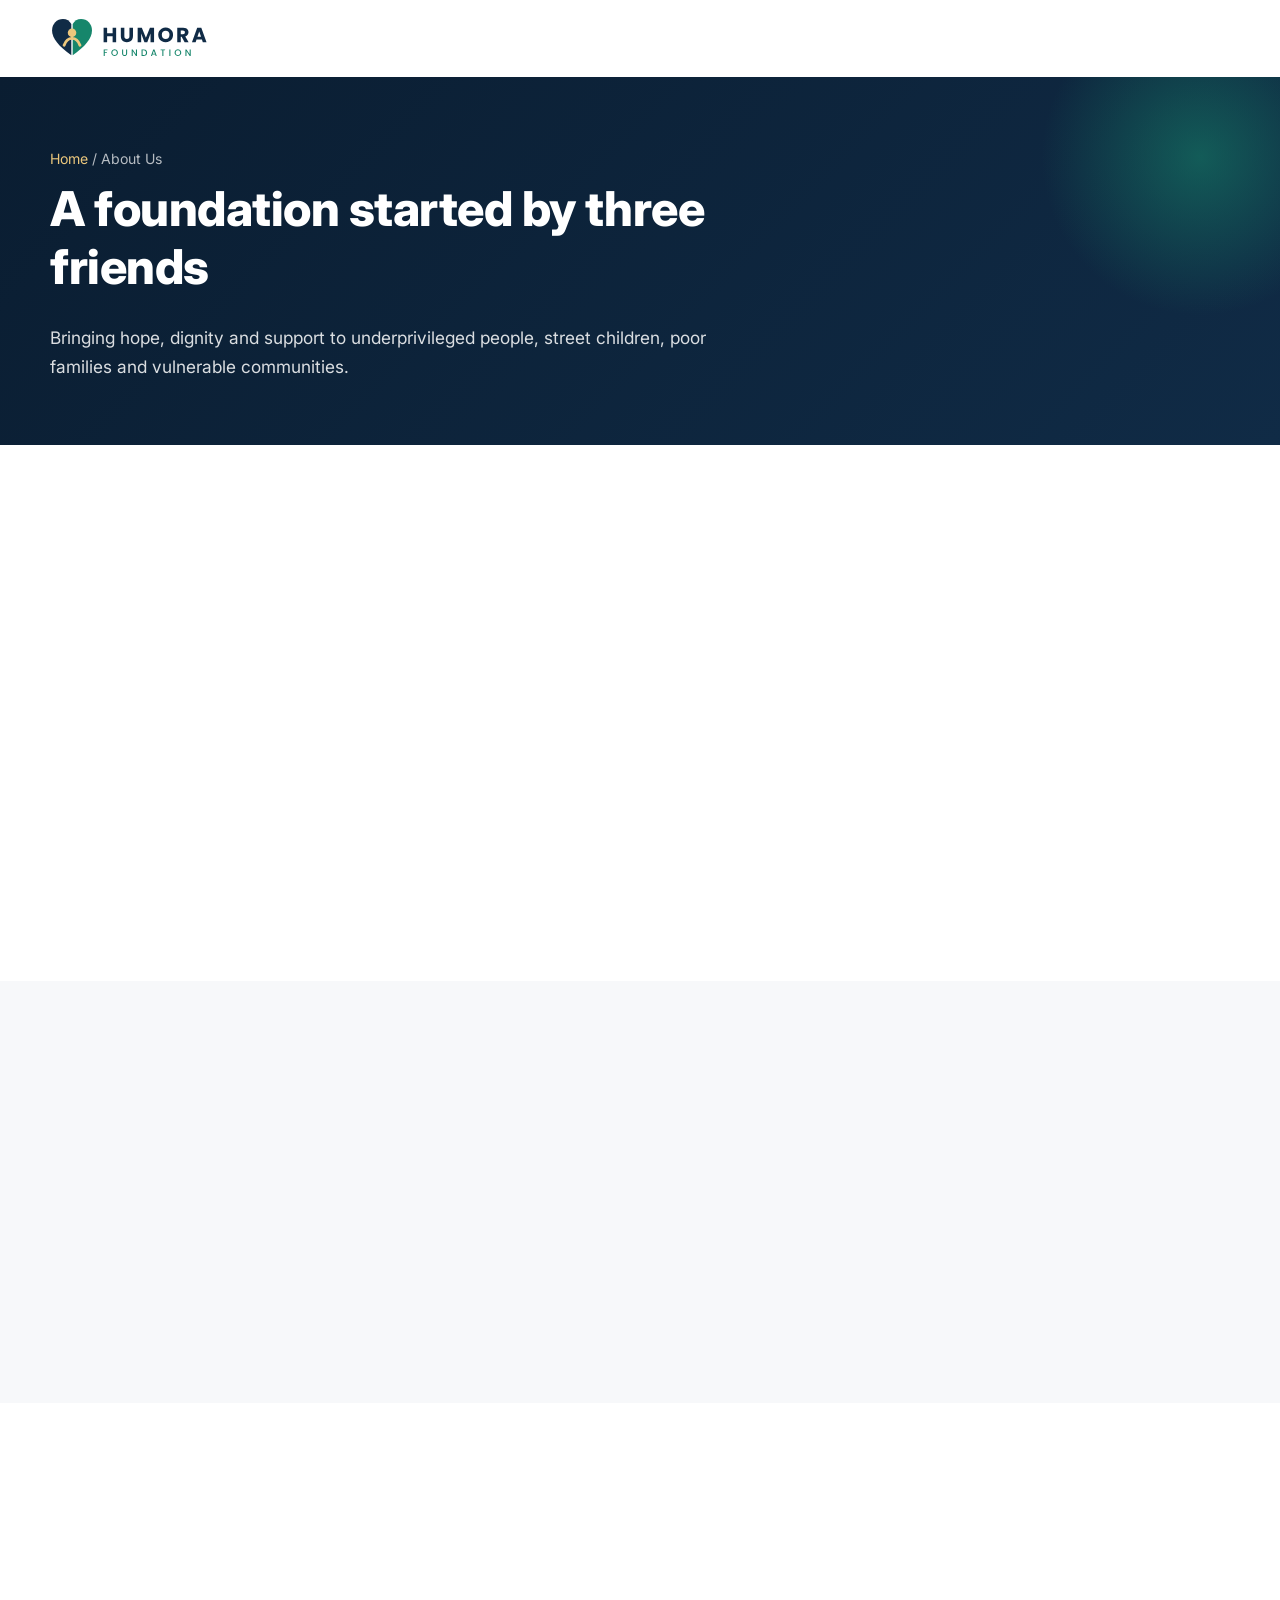
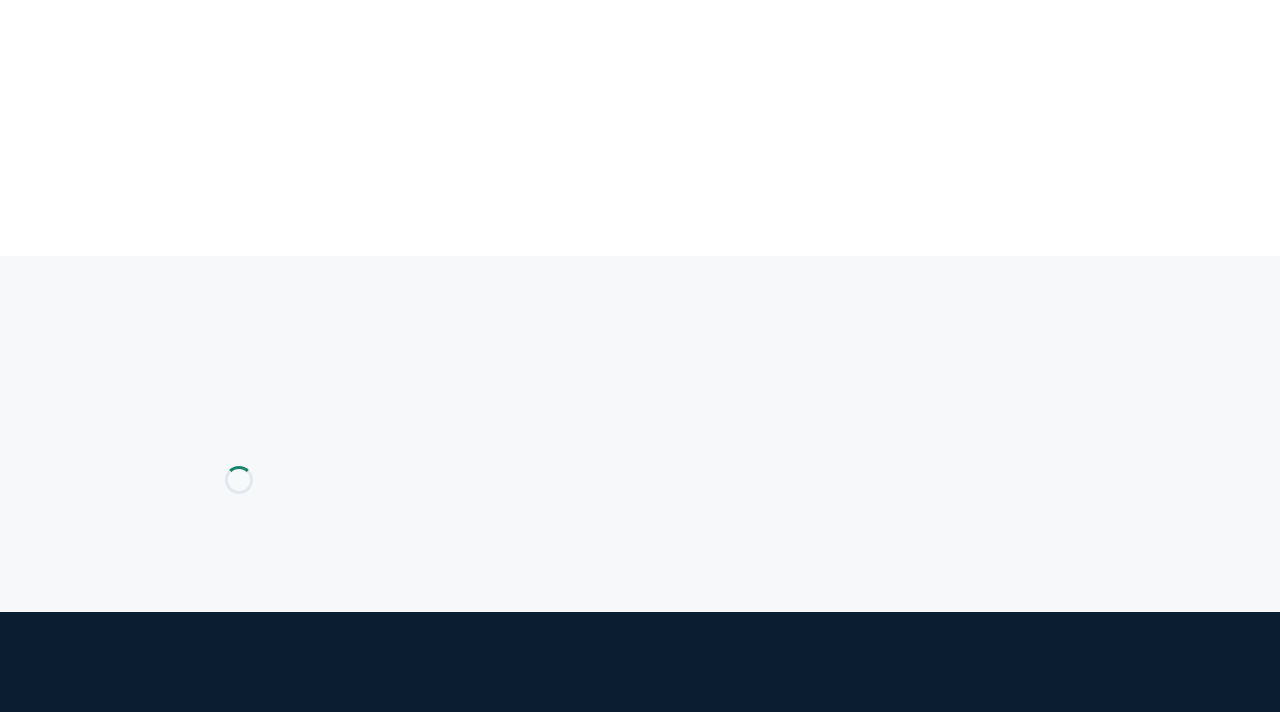
==== about/index.html @ 941e28fc "HUMORA FOUNDATION website: bilingual site, admin dashboard, Supabase schema - 10 public pages (EN/BN" ====
<!doctype html>
<html lang="en">
<head>
<meta charset="utf-8">
<meta name="viewport" content="width=device-width, initial-scale=1, viewport-fit=cover">
<title>About Us | HUMORA FOUNDATION</title>
<meta name="description" content="HUMORA FOUNDATION was founded by three friends who share one humanitarian mission: to stand beside people who are often left behind. What began as a shared commitment has become a foundation dedicated to bringing hope, dignity and practical support to communities in Bangladesh and beyond.">

<link rel="canonical" href="https://humora-foundation.vercel.app/about/">
<link rel="alternate" hreflang="en" href="https://humora-foundation.vercel.app/about/">
<link rel="alternate" hreflang="bn" href="https://humora-foundation.vercel.app/about/?lang=bn">
<link rel="alternate" hreflang="x-default" href="https://humora-foundation.vercel.app/about/">
<meta name="theme-color" content="#102B46">
<meta property="og:type" content="website">
<meta property="og:site_name" content="HUMORA FOUNDATION">
<meta property="og:title" content="About Us | HUMORA FOUNDATION">
<meta property="og:description" content="HUMORA FOUNDATION was founded by three friends who share one humanitarian mission: to stand beside people who are often left behind. What began as a shared commitment has become a foundation dedicated to bringing hope, dignity and practical support to communities in Bangladesh and beyond.">
<meta property="og:url" content="https://humora-foundation.vercel.app/about/">
<meta property="og:image" content="https://humora-foundation.vercel.app/assets/img/og-image.png">
<meta property="og:locale" content="en_US">
<meta property="og:locale:alternate" content="bn_BD">
<meta name="twitter:card" content="summary_large_image">
<meta name="twitter:title" content="About Us | HUMORA FOUNDATION">
<meta name="twitter:description" content="HUMORA FOUNDATION was founded by three friends who share one humanitarian mission: to stand beside people who are often left behind. What began as a shared commitment has become a foundation dedicated to bringing hope, dignity and practical support to communities in Bangladesh and beyond.">
<meta name="twitter:image" content="https://humora-foundation.vercel.app/assets/img/og-image.png">
<link rel="icon" href="/favicon.svg" type="image/svg+xml">
<link rel="icon" href="/assets/img/icon-192.png" sizes="192x192">
<link rel="apple-touch-icon" href="/assets/img/apple-touch-icon.png">
<link rel="manifest" href="/site.webmanifest">
<link rel="preconnect" href="https://fonts.googleapis.com">
<link rel="preconnect" href="https://fonts.gstatic.com" crossorigin>
<link rel="stylesheet" href="https://fonts.googleapis.com/css2?family=Hind+Siliguri:wght@400;500;600;700&family=Inter:wght@400;500;600;700;800&display=swap">
<link rel="stylesheet" href="/assets/css/site.css?v=20261115">

</head>
<body data-page="about" data-title="nav.about" data-desc="c.about.text">
<a class="skip" href="#main" data-i18n="skip">Skip to main content</a>
<header id="site-header" class="site-header"><div class="container nav"><a class="brand" href="/"><img src="/assets/img/logo.svg" alt="HUMORA FOUNDATION" width="210" height="44"></a></div></header>
<main id="main">
<section class="page-hero"><div class="container"><div class="crumbs"><a href="/" data-href="/" data-i18n="nav.home">Home</a> / <span data-i18n="nav.about">About Us</span></div><h1 data-i18n="c.about.title">A foundation started by three friends</h1><p data-i18n="c.mission.text">Bringing hope, dignity and support to underprivileged people, street children, poor families and vulnerable communities.</p></div></section>
<section class="block alt"><div class="container split">
  <div class="reveal"><span class="eyebrow" data-i18n="about.eyebrow">About Us</span><h2 data-i18n="c.about.title">A foundation started by three friends</h2><p class="muted" data-i18n="c.about.text">HUMORA FOUNDATION was founded by three friends who share one humanitarian mission: to stand beside people who are often left behind. What began as a shared commitment has become a foundation dedicated to bringing hope, dignity and practical support to communities in Bangladesh and beyond.</p></div>
  <div class="visual reveal" id="aboutVisual"><div class="trio"><span data-icon="heart"></span><span data-icon="users"></span><span data-icon="sparkles"></span></div>
    <div class="caption" data-icon="users"><span data-i18n="meta.tagline">A Little Help, A Brighter Future.</span></div></div>
</div></section>
<section class="block"><div class="container">
  <div class="grid g3">
    <article class="card reveal"><div class="ic" data-icon="sparkles"></div><h3 data-i18n="c.about.vision.title">Our Vision</h3><p data-i18n="c.about.vision.text">A world where every person — whatever their circumstances — can live with dignity, safety and opportunity.</p></article>
    <article class="card gold reveal"><div class="ic" data-icon="heart"></div><h3 data-i18n="mission.eyebrow">Our Mission</h3><p data-i18n="c.mission.text">Bringing hope, dignity and support to underprivileged people, street children, poor families and vulnerable communities.</p></article>
    <article class="card navy reveal"><div class="ic" data-icon="shield"></div><h3 data-i18n="c.about.values.title">Our Values</h3><p data-i18n="c.about.values.text">Compassion, honesty, transparency and respect for every person we serve.</p></article>
  </div>
</div></section>
<section class="block alt"><div class="container">
  <div class="section-head center reveal"><h2 data-i18n="about.how.title">How we work</h2></div>
  <div class="grid g3">
    <article class="card reveal"><div class="ic" data-icon="users"></div><p data-i18n="about.how.1">We identify people and communities in genuine need.</p></article>
    <article class="card reveal"><div class="ic" data-icon="heart"></div><p data-i18n="about.how.2">We deliver help directly — food, clothing, care and education.</p></article>
    <article class="card reveal"><div class="ic" data-icon="file"></div><p data-i18n="about.how.3">We publish verified activities and financial records.</p></article>
  </div>
</div></section>
<section class="block" id="founders"><div class="container">
  <div class="section-head center reveal"><h2 data-i18n="about.founders">Our Founders</h2></div>
  <div class="grid g3" id="founderGrid"><div class="spinner"></div></div>
</div></section>

</main>
<footer id="site-footer" class="site-footer"></footer>
<noscript><p class="container">HUMORA FOUNDATION – A Little Help, A Brighter Future.</p></noscript>
<script type="module" src="/assets/js/main.js?v=20261115"></script>
</body>
</html>
---- assets/css/site.css ----
/* HUMORA FOUNDATION – design system */
:root {
  --navy: #102B46; --navy-2: #1a3c5e; --navy-3: #0a1d31;
  --green: #16866B; --green-2: #12735c; --green-soft: #e7f4f0;
  --gold: #EBC77C; --gold-2: #d9ae55; --gold-soft: #fbf4e4;
  --bg: #F7F8FA; --white: #FFFFFF; --ink: #142233; --muted: #5d6b7a; --line: #e3e8ee;
  --danger: #b42318; --danger-soft: #fdecea; --ok-soft: #e7f4f0;
  --radius: 18px; --radius-sm: 12px; --shadow: 0 10px 30px rgba(16, 43, 70, .08); --shadow-lg: 0 24px 60px rgba(16, 43, 70, .14);
  --font-en: 'Inter', system-ui, -apple-system, 'Segoe UI', Roboto, sans-serif;
  --font-bn: 'Hind Siliguri', 'Inter', system-ui, sans-serif;
  --max: 1180px;
}
*, *::before, *::after { box-sizing: border-box; }
html { scroll-behavior: smooth; -webkit-text-size-adjust: 100%; }
body { margin: 0; font-family: var(--font-en); color: var(--ink); background: var(--bg); line-height: 1.65; font-size: 16px; }
html[lang="bn"] body { font-family: var(--font-bn); font-size: 17px; line-height: 1.75; }
img { max-width: 100%; display: block; }
a { color: var(--green); text-decoration: none; }
a:hover { text-decoration: underline; }
h1, h2, h3, h4 { color: var(--navy); line-height: 1.2; margin: 0 0 .6em; letter-spacing: -.01em; }
html[lang="bn"] h1, html[lang="bn"] h2, html[lang="bn"] h3 { letter-spacing: 0; line-height: 1.35; }
h1 { font-size: clamp(2rem, 5vw, 3.6rem); font-weight: 800; }
h2 { font-size: clamp(1.6rem, 3.4vw, 2.5rem); font-weight: 800; }
h3 { font-size: 1.2rem; font-weight: 700; }
p { margin: 0 0 1em; }
:focus-visible { outline: 3px solid var(--gold); outline-offset: 3px; border-radius: 6px; }
.container { width: min(var(--max), 100% - 40px); margin-inline: auto; }
.skip { position: absolute; left: -9999px; top: 8px; background: var(--navy); color: #fff; padding: 10px 16px; border-radius: 8px; z-index: 200; }
.skip:focus { left: 12px; }
.hidden { display: none !important; }
.sr-only { position: absolute; width: 1px; height: 1px; overflow: hidden; clip: rect(0 0 0 0); white-space: nowrap; }
.muted { color: var(--muted); }
.center { text-align: center; }

/* Buttons */
.btn { display: inline-flex; align-items: center; justify-content: center; gap: .5em; padding: .85em 1.5em; border-radius: 999px; font-weight: 700;
  font-size: .98rem; border: 2px solid transparent; cursor: pointer; transition: transform .2s ease, box-shadow .2s ease, background .2s ease; text-decoration: none !important; font-family: inherit; line-height: 1.2; }
.btn:hover { transform: translateY(-2px); }
.btn:disabled { opacity: .6; cursor: not-allowed; transform: none; }
.btn-gold { background: var(--gold); color: var(--navy); box-shadow: 0 8px 24px rgba(235, 199, 124, .45); }
.btn-gold:hover { background: #f1d496; }
.btn-green { background: var(--green); color: #fff; box-shadow: 0 8px 24px rgba(22, 134, 107, .3); }
.btn-green:hover { background: var(--green-2); }
.btn-navy { background: var(--navy); color: #fff; }
.btn-outline { border-color: currentColor; color: var(--navy); background: transparent; }
.btn-ghost-light { border-color: rgba(255,255,255,.55); color: #fff; background: rgba(255,255,255,.06); }
.btn-ghost-light:hover { background: rgba(255,255,255,.14); }
.btn-sm { padding: .55em 1em; font-size: .88rem; }
.icon { width: 1.15em; height: 1.15em; flex: none; stroke: currentColor; fill: none; stroke-width: 2; stroke-linecap: round; stroke-linejoin: round; }

/* Header */
.site-header { position: sticky; top: 0; z-index: 100; background: rgba(255,255,255,.92); backdrop-filter: saturate(1.4) blur(12px); border-bottom: 1px solid transparent; transition: border-color .2s, box-shadow .2s; }
.site-header.scrolled { border-color: var(--line); box-shadow: 0 6px 20px rgba(16,43,70,.06); }
.nav { display: flex; align-items: center; gap: 18px; height: 76px; }
.brand { display: flex; align-items: center; flex: none; }
.brand img { height: 44px; width: auto; }
.nav-links { display: flex; align-items: center; gap: 4px; margin-left: auto; list-style: none; padding: 0; margin-block: 0; }
.nav-links a { display: block; padding: 8px 12px; border-radius: 10px; color: var(--navy); font-weight: 600; font-size: .95rem; text-decoration: none; }
.nav-links a:hover { background: var(--green-soft); }
.nav-links a[aria-current="page"] { color: var(--green); background: var(--green-soft); }
.lang-switch { display: inline-flex; border: 1.5px solid var(--line); border-radius: 999px; padding: 3px; background: #fff; flex: none; }
.lang-switch button { border: 0; background: transparent; padding: 6px 12px; border-radius: 999px; font-weight: 700; font-size: .85rem; cursor: pointer; color: var(--muted); font-family: var(--font-en); }
.lang-switch button[lang="bn"] { font-family: var(--font-bn); }
.lang-switch button[aria-pressed="true"] { background: var(--navy); color: #fff; }
.nav .btn-gold { flex: none; }
.menu-btn { display: none; margin-left: auto; width: 44px; height: 44px; border-radius: 12px; border: 1.5px solid var(--line); background: #fff; color: var(--navy); cursor: pointer; align-items: center; justify-content: center; }
.mobile-panel { position: fixed; inset: 0; z-index: 150; background: rgba(10, 29, 49, .45); opacity: 0; pointer-events: none; visibility: hidden; transition: opacity .25s, visibility .25s; }
.mobile-panel.open { opacity: 1; pointer-events: auto; visibility: visible; }
.mobile-sheet { position: absolute; top: 0; right: 0; height: 100%; width: min(360px, 88vw); background: #fff; padding: 22px; display: flex; flex-direction: column; gap: 14px;
  transform: translateX(100%); transition: transform .3s cubic-bezier(.2,.8,.2,1); overflow-y: auto; box-shadow: var(--shadow-lg); }
.mobile-panel.open .mobile-sheet { transform: none; }
.mobile-sheet .top { display: flex; align-items: center; justify-content: space-between; }
.mobile-sheet .top img { height: 38px; }
.mobile-sheet nav a { display: flex; align-items: center; justify-content: space-between; padding: 14px 12px; border-radius: 12px; color: var(--navy); font-weight: 700; font-size: 1.05rem; text-decoration: none; border-bottom: 1px solid var(--line); }
.mobile-sheet nav a[aria-current="page"] { color: var(--green); }
.mobile-sheet .btn { width: 100%; }
@media (max-width: 1080px) {
  .nav-links, .nav > .lang-switch, .nav > .btn-gold { display: none; }
  .menu-btn { display: inline-flex; }
}

/* Hero */
.hero { position: relative; overflow: hidden; color: #fff; background: radial-gradient(1200px 600px at 85% 10%, rgba(22,134,107,.55), transparent 60%), linear-gradient(135deg, var(--navy-3), var(--navy) 55%, var(--navy-2)); }
.hero.has-photo { background-size: cover; background-position: center; }
.hero::after { content: ""; position: absolute; inset: 0; background: url('../img/pattern.svg') repeat; opacity: .07; pointer-events: none; }
.hero .container { position: relative; z-index: 1; display: grid; grid-template-columns: 1.15fr .85fr; gap: 48px; align-items: center; padding: 96px 0 110px; }
.hero h1 { color: #fff; }
.hero p.lead { font-size: clamp(1.05rem, 2vw, 1.3rem); color: rgba(255,255,255,.86); max-width: 38ch; }
.hero .actions { display: flex; flex-wrap: wrap; gap: 14px; margin-top: 28px; }
.badge { display: inline-flex; align-items: center; gap: 8px; padding: 6px 14px; border-radius: 999px; background: rgba(235,199,124,.16); color: var(--gold); font-weight: 700; font-size: .85rem; margin-bottom: 18px; border: 1px solid rgba(235,199,124,.35); }
.hero-art { position: relative; aspect-ratio: 1; max-width: 460px; justify-self: end; width: 100%; }
.hero-art .ring { position: absolute; inset: 0; border-radius: 50%; border: 1px solid rgba(255,255,255,.15); animation: spin 60s linear infinite; }
.hero-art .ring.r2 { inset: 12%; border-style: dashed; border-color: rgba(235,199,124,.35); animation-duration: 90s; animation-direction: reverse; }
.hero-art .core { position: absolute; inset: 22%; border-radius: 50%; background: radial-gradient(circle at 30% 30%, rgba(255,255,255,.18), rgba(255,255,255,.04)); display: grid; place-items: center; box-shadow: inset 0 0 60px rgba(255,255,255,.08); }
.hero-art .core img { width: 62%; filter: drop-shadow(0 18px 30px rgba(0,0,0,.25)); }
.hero-art .chip { position: absolute; background: #fff; color: var(--navy); border-radius: 14px; padding: 10px 14px; font-weight: 700; font-size: .88rem; display: flex; gap: 8px; align-items: center; box-shadow: var(--shadow-lg); animation: float 6s ease-in-out infinite; }
.hero-art .chip .icon { color: var(--green); }
.hero-art .chip.c1 { top: 8%; left: -4%; }
.hero-art .chip.c2 { bottom: 12%; right: -2%; animation-delay: -3s; }
.hero-art .chip.c3 { bottom: 2%; left: 8%; animation-delay: -1.5s; }
.hero-photo { position: absolute; inset: 0; z-index: 0; }
.hero-photo img { width: 100%; height: 100%; object-fit: cover; }
.hero-photo::after { content: ""; position: absolute; inset: 0; background: linear-gradient(90deg, rgba(10,29,49,.92), rgba(10,29,49,.55) 60%, rgba(10,29,49,.25)); }
@keyframes spin { to { transform: rotate(360deg); } }
@keyframes float { 50% { transform: translateY(-10px); } }
@media (max-width: 860px) {
  .hero .container { grid-template-columns: 1fr; padding: 64px 0 80px; text-align: left; }
  .hero-art { max-width: 300px; justify-self: center; }
}

/* Page hero (inner pages) */
.page-hero { background: linear-gradient(135deg, var(--navy-3), var(--navy)); color: #fff; padding: 70px 0 64px; position: relative; overflow: hidden; }
.page-hero::after { content: ""; position: absolute; right: -80px; top: -80px; width: 320px; height: 320px; border-radius: 50%; background: radial-gradient(circle, rgba(22,134,107,.55), transparent 70%); }
.page-hero h1 { color: #fff; font-size: clamp(1.9rem, 4.4vw, 3rem); max-width: 22ch; }
.page-hero p { color: rgba(255,255,255,.85); max-width: 60ch; font-size: 1.08rem; margin: 0; }
.crumbs { font-size: .88rem; color: rgba(255,255,255,.7); margin-bottom: 10px; }
.crumbs a { color: var(--gold); }

/* Sections */
section.block { padding: 88px 0; }
section.block.alt { background: #fff; }
section.block.tight { padding: 56px 0; }
.eyebrow { display: inline-block; text-transform: uppercase; letter-spacing: .14em; font-weight: 800; font-size: .78rem; color: var(--green); margin-bottom: 12px; }
html[lang="bn"] .eyebrow { letter-spacing: .02em; font-size: .9rem; }
.section-head { max-width: 720px; margin-bottom: 44px; }
.section-head.center { margin-inline: auto; text-align: center; }
.section-head p { color: var(--muted); font-size: 1.08rem; }

.grid { display: grid; gap: 24px; }
.grid.g2 { grid-template-columns: repeat(2, 1fr); }
.grid.g3 { grid-template-columns: repeat(3, 1fr); }
.grid.g4 { grid-template-columns: repeat(4, 1fr); }
@media (max-width: 980px) { .grid.g3, .grid.g4 { grid-template-columns: repeat(2, 1fr); } }
@media (max-width: 640px) { .grid.g2, .grid.g3, .grid.g4 { grid-template-columns: 1fr; } section.block { padding: 64px 0; } }

.card { background: #fff; border-radius: var(--radius); padding: 28px; box-shadow: var(--shadow); border: 1px solid var(--line); transition: transform .25s ease, box-shadow .25s ease; }
.card:hover { transform: translateY(-4px); box-shadow: var(--shadow-lg); }
.card .ic { width: 56px; height: 56px; border-radius: 16px; display: grid; place-items: center; background: var(--green-soft); color: var(--green); margin-bottom: 18px; }
.card .ic .icon { width: 28px; height: 28px; }
.card.gold .ic { background: var(--gold-soft); color: #a77a1f; }
.card.navy .ic { background: #e8eef5; color: var(--navy); }
.card p { color: var(--muted); margin: 0; }

/* About split */
.split { display: grid; grid-template-columns: 1fr 1fr; gap: 56px; align-items: center; }
@media (max-width: 860px) { .split { grid-template-columns: 1fr; gap: 32px; } }
.visual { border-radius: 24px; overflow: hidden; min-height: 360px; background: linear-gradient(140deg, var(--green), var(--navy)); position: relative; display: grid; place-items: center; box-shadow: var(--shadow-lg); }
.visual img.photo { position: absolute; inset: 0; width: 100%; height: 100%; object-fit: cover; }
.visual .trio { display: flex; gap: 14px; position: relative; }
.visual .trio span { width: 76px; height: 76px; border-radius: 50%; background: rgba(255,255,255,.14); border: 2px solid rgba(255,255,255,.35); display: grid; place-items: center; color: var(--gold); }
.visual .trio span .icon { width: 34px; height: 34px; }
.visual .caption { position: absolute; left: 20px; right: 20px; bottom: 20px; background: rgba(255,255,255,.95); border-radius: 14px; padding: 14px 18px; color: var(--navy); font-weight: 700; display: flex; gap: 10px; align-items: center; }
.checklist { list-style: none; padding: 0; margin: 20px 0 0; display: grid; gap: 12px; }
.checklist li { display: flex; gap: 12px; align-items: flex-start; }
.checklist li .icon { color: var(--green); margin-top: .3em; }

/* Activities */
.act-card { padding: 0; overflow: hidden; display: flex; flex-direction: column; }
.act-card .thumb { aspect-ratio: 16/10; background: linear-gradient(135deg, var(--green-soft), #e8eef5); position: relative; overflow: hidden; }
.act-card .thumb img { width: 100%; height: 100%; object-fit: cover; transition: transform .5s ease; }
.act-card:hover .thumb img { transform: scale(1.05); }
.act-card .thumb .tag { position: absolute; left: 14px; top: 14px; background: rgba(255,255,255,.95); color: var(--navy); font-weight: 700; font-size: .8rem; padding: 5px 12px; border-radius: 999px; }
.act-card .body { padding: 22px 24px 24px; display: flex; flex-direction: column; gap: 10px; flex: 1; }
.act-card .meta { display: flex; flex-wrap: wrap; gap: 14px; color: var(--muted); font-size: .88rem; }
.act-card .meta span { display: inline-flex; align-items: center; gap: 6px; }
.act-card h3 { margin: 0; }
.act-card .excerpt { color: var(--muted); margin: 0; display: -webkit-box; -webkit-line-clamp: 3; -webkit-box-orient: vertical; overflow: hidden; }
.act-card .more { margin-top: auto; font-weight: 700; display: inline-flex; align-items: center; gap: 6px; }
.cat-card .ic { margin-bottom: 14px; }
.filters { display: flex; flex-wrap: wrap; gap: 10px; margin-bottom: 32px; }
.filters button { border: 1.5px solid var(--line); background: #fff; color: var(--navy); padding: 8px 16px; border-radius: 999px; font-weight: 700; cursor: pointer; font-family: inherit; font-size: .9rem; }
.filters button[aria-pressed="true"] { background: var(--navy); color: #fff; border-color: var(--navy); }

.empty { background: #fff; border: 1.5px dashed #cdd6df; border-radius: var(--radius); padding: 40px 24px; text-align: center; color: var(--muted); }
.empty .icon { width: 40px; height: 40px; color: var(--green); margin: 0 auto 12px; }

/* Activity detail */
.detail-hero-img { border-radius: 24px; overflow: hidden; box-shadow: var(--shadow-lg); margin-top: -60px; position: relative; z-index: 2; background: #fff; }
.detail-hero-img img { width: 100%; max-height: 520px; object-fit: cover; }
.detail-grid { display: grid; grid-template-columns: 1fr 320px; gap: 40px; margin-top: 40px; }
@media (max-width: 860px) { .detail-grid { grid-template-columns: 1fr; } }
.prose { font-size: 1.06rem; }
.prose p { white-space: pre-line; }
.prose h2 { font-size: 1.4rem; margin-top: 1.6em; }
.facts { list-style: none; padding: 0; margin: 0; display: grid; gap: 14px; }
.facts li { display: flex; gap: 12px; }
.facts li .icon { color: var(--green); margin-top: .25em; }
.facts small { display: block; color: var(--muted); font-size: .82rem; }
.gallery { display: grid; grid-template-columns: repeat(auto-fill, minmax(200px, 1fr)); gap: 14px; }
.gallery figure { margin: 0; border-radius: 14px; overflow: hidden; background: #fff; box-shadow: var(--shadow); }
.gallery img { width: 100%; aspect-ratio: 4/3; object-fit: cover; }
.gallery figcaption { padding: 10px 12px; font-size: .88rem; color: var(--muted); }

/* Impact */
.stat { text-align: center; padding: 34px 20px; }
.stat .num { font-size: clamp(2.2rem, 4.5vw, 3.2rem); font-weight: 800; color: var(--navy); line-height: 1; margin: 10px 0 8px; font-variant-numeric: tabular-nums; }
.stat .num.soon { font-size: 1.15rem; color: #a77a1f; background: var(--gold-soft); display: inline-block; padding: 8px 16px; border-radius: 999px; line-height: 1.3; margin: 14px 0 12px; }
.stat .lbl { color: var(--muted); font-weight: 600; }
.stat .ic { margin: 0 auto; }
.impact-band { background: linear-gradient(135deg, var(--navy), var(--navy-2)); }
.impact-band .section-head h2, .impact-band .section-head p { color: #fff; }
.impact-band .section-head p { opacity: .85; }
.impact-band .eyebrow { color: var(--gold); }

/* Donation band */
.donate-band { background: linear-gradient(120deg, var(--green), var(--green-2)); color: #fff; border-radius: 28px; padding: 56px; display: grid; grid-template-columns: 1.4fr auto; gap: 30px; align-items: center; position: relative; overflow: hidden; box-shadow: var(--shadow-lg); }
.donate-band::before { content: ""; position: absolute; width: 420px; height: 420px; right: -120px; top: -160px; border-radius: 50%; background: rgba(235,199,124,.22); }
.donate-band h2 { color: #fff; position: relative; }
.donate-band p { color: rgba(255,255,255,.9); position: relative; margin: 0; max-width: 56ch; }
.donate-band .btn { position: relative; }
@media (max-width: 760px) { .donate-band { grid-template-columns: 1fr; padding: 36px 26px; } }

/* Testimonials */
.quote { position: relative; }
.quote blockquote { margin: 0 0 18px; font-size: 1.05rem; color: var(--ink); }
.quote .who { display: flex; gap: 12px; align-items: center; }
.quote .who img, .quote .who .av { width: 46px; height: 46px; border-radius: 50%; object-fit: cover; background: var(--green-soft); color: var(--green); display: grid; place-items: center; font-weight: 800; }
.quote .who small { display: block; color: var(--muted); }
.quote .mark { position: absolute; right: 22px; top: 14px; font-size: 4rem; color: var(--gold); opacity: .5; line-height: 1; font-family: Georgia, serif; }

/* Forms */
.form { display: grid; gap: 18px; }
.form .row { display: grid; grid-template-columns: 1fr 1fr; gap: 18px; }
@media (max-width: 640px) { .form .row { grid-template-columns: 1fr; } }
.field label { display: block; font-weight: 700; color: var(--navy); margin-bottom: 7px; font-size: .95rem; }
.field input, .field select, .field textarea { width: 100%; padding: 13px 15px; border: 1.5px solid #d3dbe3; border-radius: 12px; font: inherit; color: var(--ink); background: #fff; transition: border-color .2s, box-shadow .2s; }
.field textarea { min-height: 130px; resize: vertical; }
.field input:focus, .field select:focus, .field textarea:focus { outline: none; border-color: var(--green); box-shadow: 0 0 0 4px rgba(22,134,107,.15); }
.field.invalid input, .field.invalid select, .field.invalid textarea { border-color: var(--danger); }
.field .err { color: var(--danger); font-size: .85rem; margin-top: 6px; display: none; }
.field.invalid .err { display: block; }
.field .help { color: var(--muted); font-size: .85rem; margin-top: 6px; }
.hp { position: absolute; left: -10000px; width: 1px; height: 1px; overflow: hidden; }
.alert { padding: 14px 16px; border-radius: 12px; font-weight: 600; }
.alert.error { background: var(--danger-soft); color: var(--danger); }
.alert.ok { background: var(--ok-soft); color: var(--green-2); }
.alert.info { background: var(--gold-soft); color: #7a5a15; }

/* Donate page */
.donate-layout { display: grid; grid-template-columns: 1.25fr .75fr; gap: 32px; align-items: start; }
@media (max-width: 920px) { .donate-layout { grid-template-columns: 1fr; } }
.step-title { display: flex; align-items: center; gap: 12px; margin: 8px 0 14px; font-weight: 800; color: var(--navy); font-size: 1.1rem; }
.step-title b { width: 32px; height: 32px; border-radius: 50%; background: var(--navy); color: #fff; display: grid; place-items: center; font-size: .95rem; flex: none; }
.seg { display: inline-flex; background: var(--bg); border-radius: 999px; padding: 4px; border: 1px solid var(--line); }
.seg button { border: 0; background: transparent; padding: 9px 20px; border-radius: 999px; font-weight: 800; cursor: pointer; color: var(--muted); font-family: inherit; }
.seg button[aria-pressed="true"] { background: var(--green); color: #fff; }
.amounts { display: grid; grid-template-columns: repeat(3, 1fr); gap: 12px; margin: 14px 0; }
.amounts button { padding: 16px 10px; border-radius: 14px; border: 1.5px solid #d3dbe3; background: #fff; font-weight: 800; font-size: 1.1rem; color: var(--navy); cursor: pointer; font-family: inherit; transition: all .15s; }
.amounts button[aria-pressed="true"] { border-color: var(--green); background: var(--green-soft); color: var(--green-2); box-shadow: 0 0 0 3px rgba(22,134,107,.12); }
.method { border: 1.5px solid #d3dbe3; border-radius: 14px; padding: 14px 16px; display: flex; gap: 12px; align-items: flex-start; cursor: pointer; background: #fff; }
.method:has(input:checked) { border-color: var(--green); background: var(--green-soft); }
.method input { margin-top: .35em; accent-color: var(--green); }
.method .md { flex: 1; }
.method .md b { color: var(--navy); }
.method .md dl { margin: 8px 0 0; display: grid; grid-template-columns: auto 1fr; gap: 4px 12px; font-size: .92rem; }
.method .md dt { color: var(--muted); }
.method .md dd { margin: 0; font-weight: 700; word-break: break-word; white-space: pre-line; }
.method .md .ins { margin-top: 8px; font-size: .92rem; color: var(--muted); white-space: pre-line; }
.side-card { position: sticky; top: 100px; }
.trust { list-style: none; padding: 0; margin: 0; display: grid; gap: 14px; }
.trust li { display: flex; gap: 12px; color: var(--muted); }
.trust li .icon { color: var(--green); margin-top: .2em; }
.refbox { font-size: 1.6rem; font-weight: 800; letter-spacing: .08em; color: var(--navy); background: var(--gold-soft); border: 2px dashed var(--gold-2); border-radius: 14px; padding: 14px; text-align: center; margin: 12px 0; font-family: var(--font-en); }

/* Transparency */
.money { font-size: clamp(1.5rem, 3vw, 2.1rem); font-weight: 800; color: var(--navy); font-variant-numeric: tabular-nums; }
.money-sub { color: var(--muted); font-size: .9rem; }
.table-wrap { overflow-x: auto; border-radius: var(--radius); border: 1px solid var(--line); background: #fff; }
table.data { width: 100%; border-collapse: collapse; font-size: .95rem; }
table.data th, table.data td { padding: 13px 16px; text-align: left; border-bottom: 1px solid var(--line); white-space: nowrap; }
table.data th { background: #f2f5f8; color: var(--navy); font-weight: 800; font-size: .85rem; text-transform: uppercase; letter-spacing: .04em; }
html[lang="bn"] table.data th { text-transform: none; letter-spacing: 0; font-size: .92rem; }
table.data td.num, table.data th.num { text-align: right; font-variant-numeric: tabular-nums; }
table.data tr:last-child td { border-bottom: 0; }
.pos { color: var(--green-2); } .neg { color: var(--danger); }
.doc { display: flex; gap: 16px; align-items: center; }
.doc .ic { margin: 0; flex: none; }
.doc h3 { margin: 0 0 4px; font-size: 1.05rem; }

/* Contact */
.contact-list { list-style: none; padding: 0; margin: 0; display: grid; gap: 16px; }
.contact-list li { display: flex; gap: 14px; align-items: flex-start; }
.contact-list .ic { width: 46px; height: 46px; margin: 0; border-radius: 14px; flex: none; }
.contact-list small { display: block; color: var(--muted); font-size: .82rem; }
.socials { display: flex; gap: 10px; flex-wrap: wrap; }
.socials a { width: 42px; height: 42px; border-radius: 12px; display: grid; place-items: center; background: var(--green-soft); color: var(--green); }
.socials a:hover { background: var(--green); color: #fff; }

/* Founders */
.founder { text-align: center; }
.founder .ph { width: 120px; height: 120px; border-radius: 50%; margin: 0 auto 16px; overflow: hidden; background: var(--green-soft); display: grid; place-items: center; color: var(--green); border: 4px solid #fff; box-shadow: var(--shadow); }
.founder .ph img { width: 100%; height: 100%; object-fit: cover; }
.founder .ph .icon { width: 44px; height: 44px; }
.founder .role { color: var(--green); font-weight: 700; margin-bottom: 10px; }

/* Legal */
.legal { background: #fff; border-radius: var(--radius); padding: 44px; box-shadow: var(--shadow); max-width: 860px; margin: -40px auto 0; position: relative; z-index: 2; }
.legal h2 { font-size: 1.3rem; margin-top: 1.5em; }
@media (max-width: 640px) { .legal { padding: 26px; } }

/* Footer */
.site-footer { background: var(--navy-3); color: rgba(255,255,255,.78); padding: 72px 0 28px; margin-top: 0; }
.site-footer .cols { display: grid; grid-template-columns: 1.4fr 1fr 1fr 1fr; gap: 36px; }
@media (max-width: 900px) { .site-footer .cols { grid-template-columns: 1fr 1fr; } }
@media (max-width: 560px) { .site-footer .cols { grid-template-columns: 1fr; } }
.site-footer img.flogo { height: 46px; margin-bottom: 16px; }
.site-footer h4 { color: #fff; font-size: 1rem; margin-bottom: 16px; }
.site-footer ul { list-style: none; padding: 0; margin: 0; display: grid; gap: 10px; }
.site-footer a { color: rgba(255,255,255,.78); }
.site-footer a:hover { color: var(--gold); text-decoration: none; }
.site-footer .tag { color: var(--gold); font-weight: 700; margin-top: 10px; }
.site-footer .socials a { background: rgba(255,255,255,.08); color: #fff; }
.site-footer .socials a:hover { background: var(--gold); color: var(--navy); }
.site-footer .bottom { border-top: 1px solid rgba(255,255,255,.12); margin-top: 48px; padding-top: 22px; display: flex; flex-wrap: wrap; gap: 12px; justify-content: space-between; font-size: .9rem; }
.site-footer .bottom nav { display: flex; gap: 18px; }

/* Reveal animation */
.reveal { opacity: 0; transform: translateY(24px); transition: opacity .7s ease, transform .7s ease; }
.reveal.in { opacity: 1; transform: none; }
@media (prefers-reduced-motion: reduce) {
  html { scroll-behavior: auto; }
  .reveal { opacity: 1; transform: none; transition: none; }
  .hero-art .ring, .hero-art .chip { animation: none; }
  .btn, .card { transition: none; }
}
.spinner { width: 28px; height: 28px; border: 3px solid var(--line); border-top-color: var(--green); border-radius: 50%; animation: spin 0.8s linear infinite; margin: 30px auto; }
.mt { margin-top: 24px; }
.success-ic { width: 72px; height: 72px; border-radius: 50%; background: var(--green-soft); color: var(--green); display: grid; place-items: center; margin: 0 auto 14px; }
.success-ic .icon { width: 36px; height: 36px; }
#donateDone h2 { text-align: center; }
.contact-list .ic { display: grid; place-items: center; background: var(--green-soft); color: var(--green); }
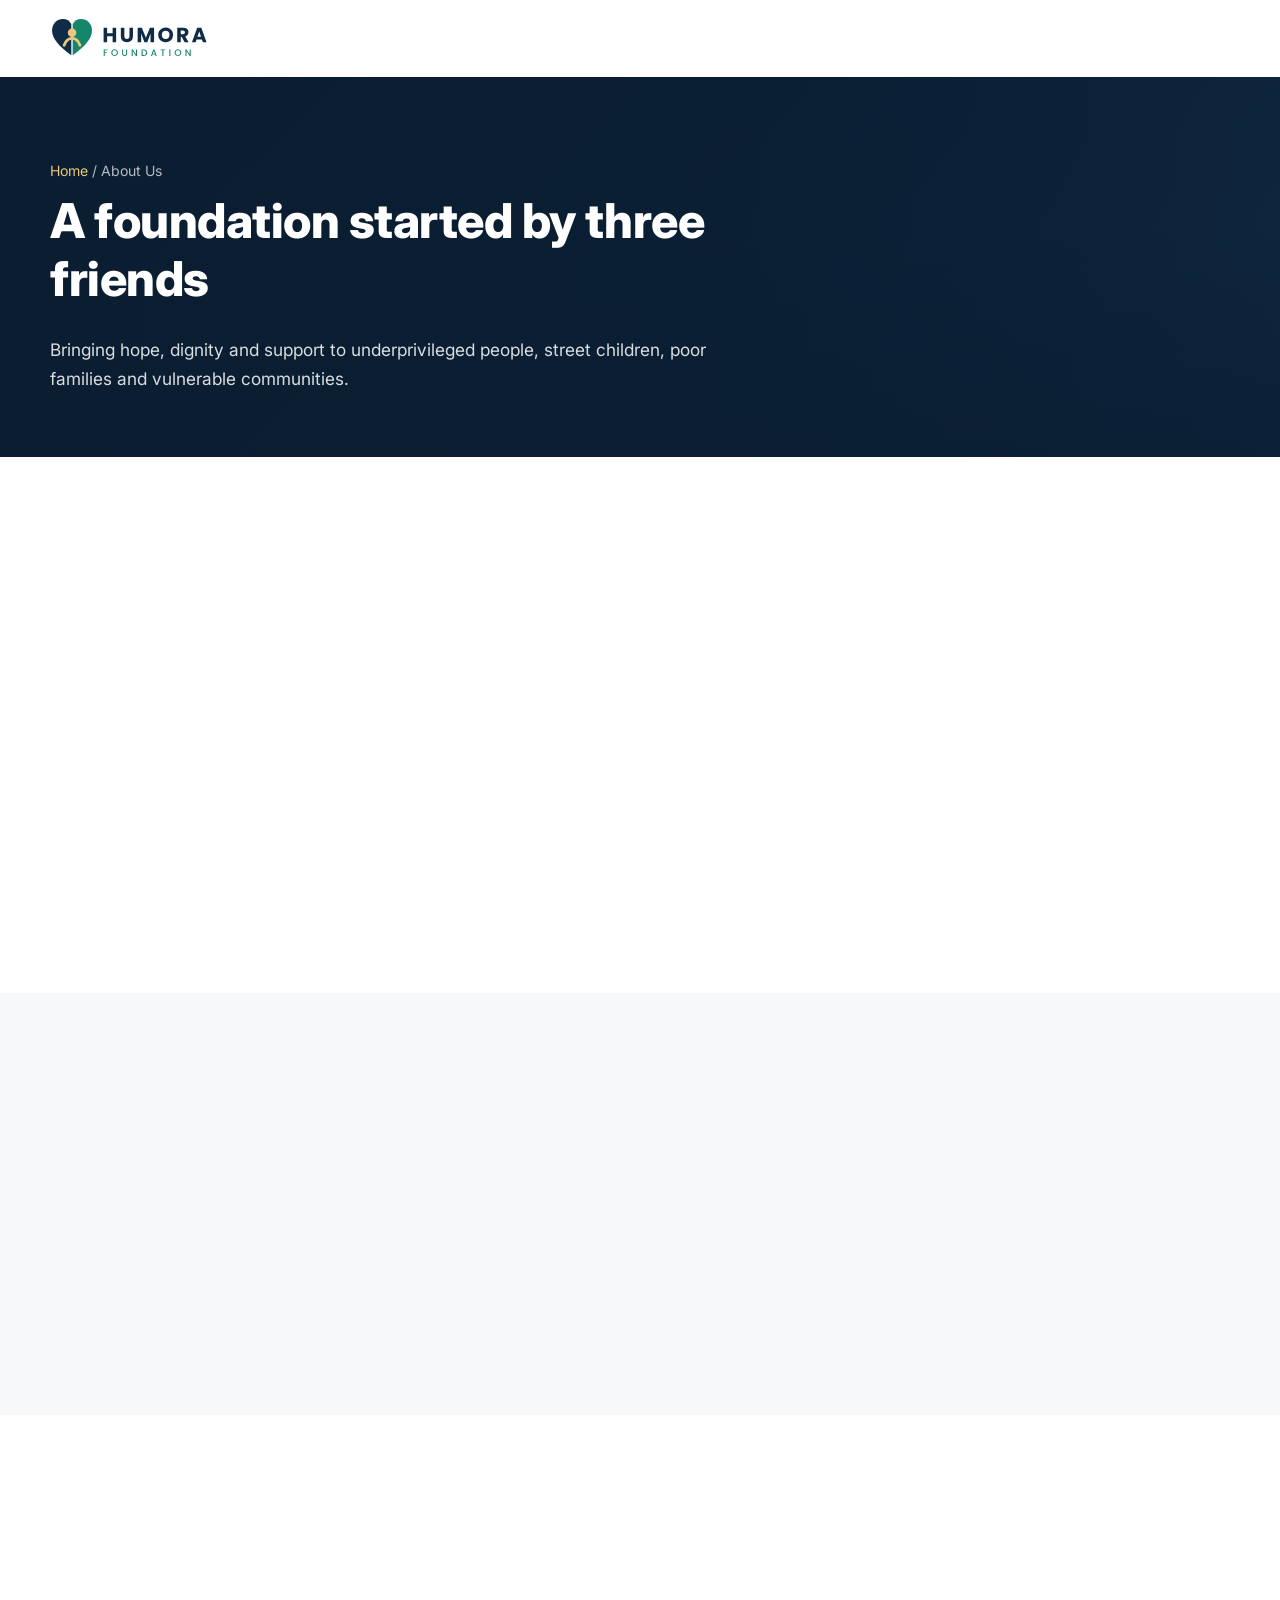
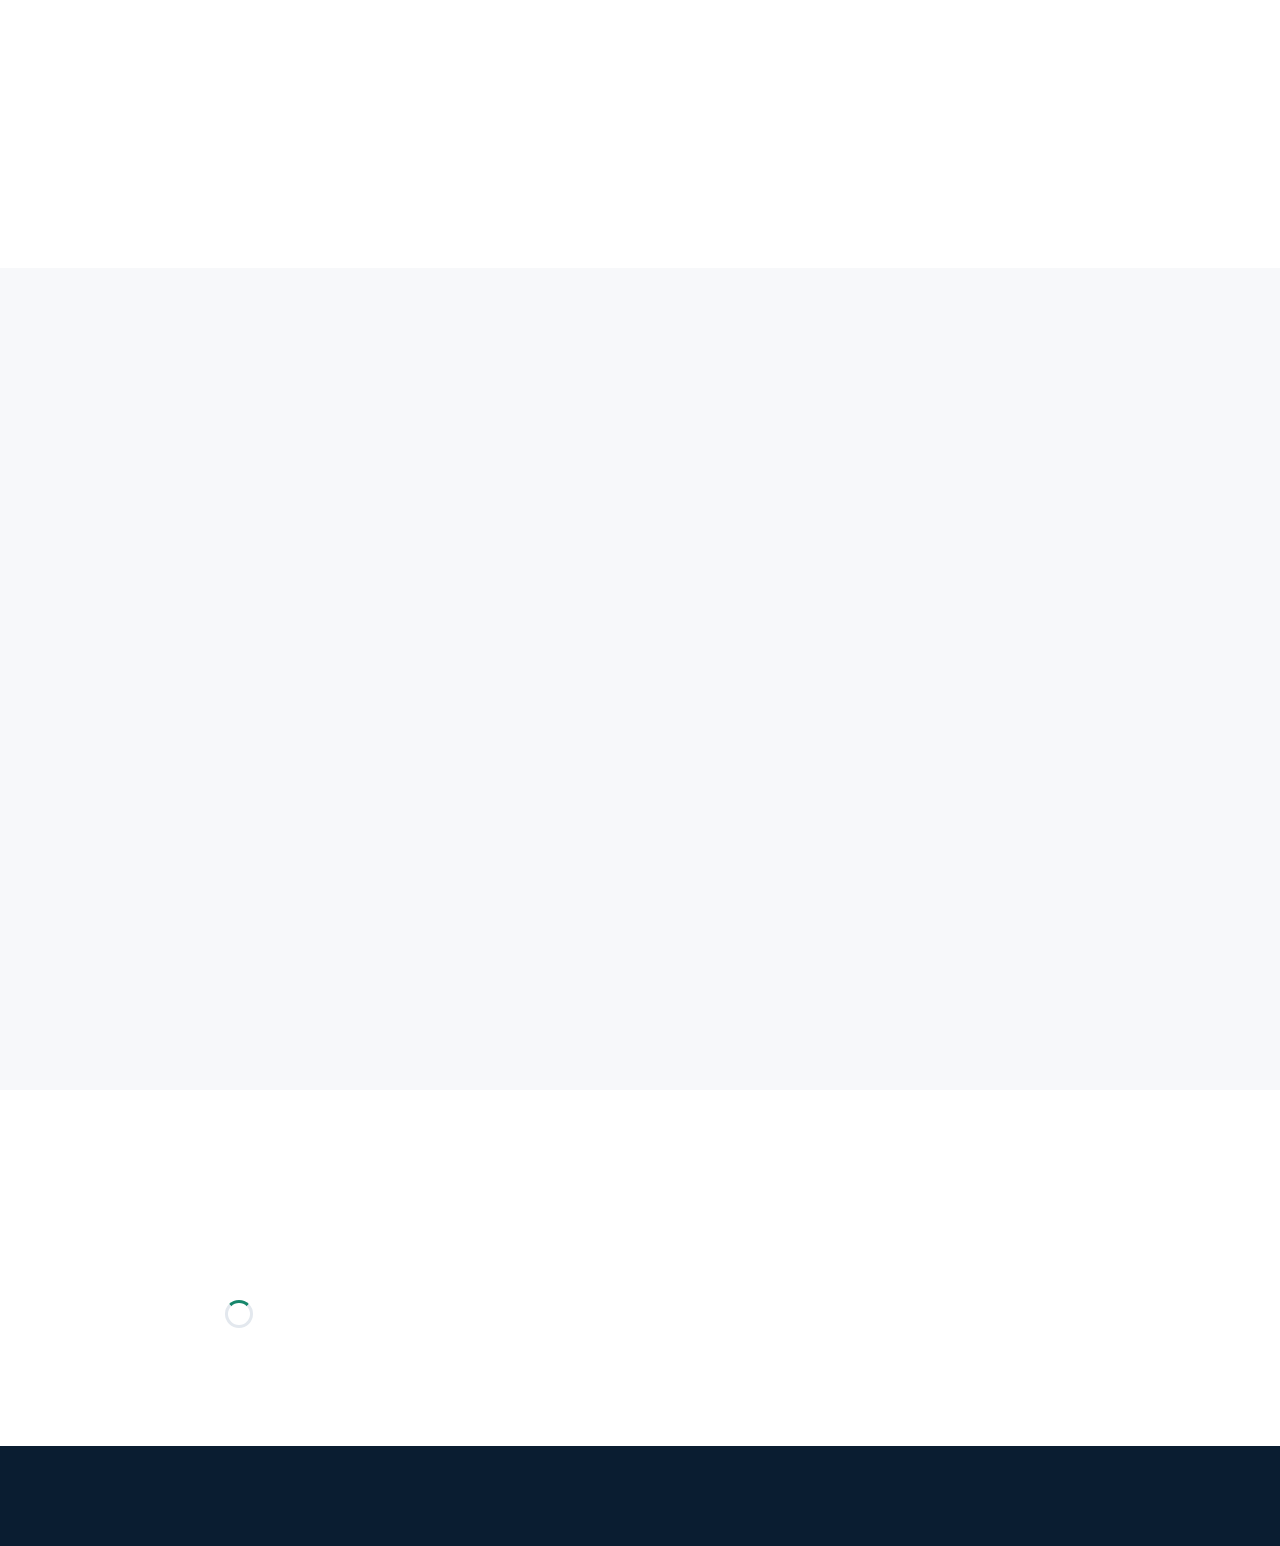
==== commit ac37380c: "Add labelled illustrative humanitarian photography across the site - Responsive Pexels photos in her" ====
--- a/about/index.html
+++ b/about/index.html
@@ -30,14 +30,14 @@
 <link rel="preconnect" href="https://fonts.googleapis.com">
 <link rel="preconnect" href="https://fonts.gstatic.com" crossorigin>
 <link rel="stylesheet" href="https://fonts.googleapis.com/css2?family=Hind+Siliguri:wght@400;500;600;700&family=Inter:wght@400;500;600;700;800&display=swap">
-<link rel="stylesheet" href="/assets/css/site.css?v=20261115">
+<link rel="stylesheet" href="/assets/css/site.css?v=20261115b">
 
 </head>
 <body data-page="about" data-title="nav.about" data-desc="c.about.text">
 <a class="skip" href="#main" data-i18n="skip">Skip to main content</a>
 <header id="site-header" class="site-header"><div class="container nav"><a class="brand" href="/"><img src="/assets/img/logo.svg" alt="HUMORA FOUNDATION" width="210" height="44"></a></div></header>
 <main id="main">
-<section class="page-hero"><div class="container"><div class="crumbs"><a href="/" data-href="/" data-i18n="nav.home">Home</a> / <span data-i18n="nav.about">About Us</span></div><h1 data-i18n="c.about.title">A foundation started by three friends</h1><p data-i18n="c.mission.text">Bringing hope, dignity and support to underprivileged people, street children, poor families and vulnerable communities.</p></div></section>
+<section class="page-hero with-photo"><div class="page-hero-photo" data-photo="about" data-ratio="2.4" data-sizes="100vw" data-eager></div><div class="container"><div class="crumbs"><a href="/" data-href="/" data-i18n="nav.home">Home</a> / <span data-i18n="nav.about">About Us</span></div><h1 data-i18n="c.about.title">A foundation started by three friends</h1><p data-i18n="c.mission.text">Bringing hope, dignity and support to underprivileged people, street children, poor families and vulnerable communities.</p></div></section>
 <section class="block alt"><div class="container split">
   <div class="reveal"><span class="eyebrow" data-i18n="about.eyebrow">About Us</span><h2 data-i18n="c.about.title">A foundation started by three friends</h2><p class="muted" data-i18n="c.about.text">HUMORA FOUNDATION was founded by three friends who share one humanitarian mission: to stand beside people who are often left behind. What began as a shared commitment has become a foundation dedicated to bringing hope, dignity and practical support to communities in Bangladesh and beyond.</p></div>
   <div class="visual reveal" id="aboutVisual"><div class="trio"><span data-icon="heart"></span><span data-icon="users"></span><span data-icon="sparkles"></span></div>
@@ -58,7 +58,17 @@
     <article class="card reveal"><div class="ic" data-icon="file"></div><p data-i18n="about.how.3">We publish verified activities and financial records.</p></article>
   </div>
 </div></section>
-<section class="block" id="founders"><div class="container">
+<section class="block" id="moments"><div class="container">
+  <div class="section-head center reveal"><span class="eyebrow" data-i18n="about.gallery.eyebrow">Moments of hope</span><h2 data-i18n="about.gallery.title">The people at the heart of our mission</h2><p data-i18n="about.gallery.text">Children, families, elders and volunteers — every life deserves care, dignity and a brighter tomorrow.</p></div>
+  <div class="mosaic">
+    <div class="m1 reveal" data-photo="children" data-ratio="1" data-sizes="(max-width:760px) 100vw, 50vw"></div>
+    <div class="m2 reveal" data-photo="elderly" data-ratio="1.5" data-sizes="(max-width:760px) 100vw, 25vw"></div>
+    <div class="m3 reveal" data-photo="education" data-ratio="1.5" data-sizes="(max-width:760px) 100vw, 25vw"></div>
+    <div class="m4 reveal" data-photo="medical" data-ratio="1.5" data-sizes="(max-width:760px) 100vw, 25vw"></div>
+    <div class="m5 reveal" data-photo="clothing" data-ratio="1.5" data-sizes="(max-width:760px) 100vw, 25vw"></div>
+  </div>
+</div></section>
+<section class="block alt" id="founders"><div class="container">
   <div class="section-head center reveal"><h2 data-i18n="about.founders">Our Founders</h2></div>
   <div class="grid g3" id="founderGrid"><div class="spinner"></div></div>
 </div></section>
@@ -66,6 +76,6 @@
 </main>
 <footer id="site-footer" class="site-footer"></footer>
 <noscript><p class="container">HUMORA FOUNDATION – A Little Help, A Brighter Future.</p></noscript>
-<script type="module" src="/assets/js/main.js?v=20261115"></script>
+<script type="module" src="/assets/js/main.js?v=20261115b"></script>
 </body>
 </html>
--- a/assets/css/site.css
+++ b/assets/css/site.css
@@ -329,3 +329,82 @@
 .success-ic .icon { width: 36px; height: 36px; }
 #donateDone h2 { text-align: center; }
 .contact-list .ic { display: grid; place-items: center; background: var(--green-soft); color: var(--green); }
+
+/* ------------------------------------------------------------ photography */
+.photo { position: relative; margin: 0; overflow: hidden; background: linear-gradient(135deg, var(--green-soft), #e8eef5); width: 100%; height: 100%; }
+.photo img { width: 100%; height: 100%; object-fit: cover; display: block; transition: transform .8s ease; }
+.photo-badge { position: absolute; left: 12px; bottom: 12px; z-index: 2; display: inline-flex; align-items: center; gap: 6px; max-width: calc(100% - 24px);
+  background: rgba(10, 29, 49, .74); color: #fff; font-size: .72rem; font-weight: 600; line-height: 1.2; padding: 5px 10px; border-radius: 999px;
+  backdrop-filter: blur(6px); letter-spacing: .01em; }
+.photo-badge .icon { width: 13px; height: 13px; }
+.photo-badge small { opacity: .75; font-weight: 500; white-space: nowrap; overflow: hidden; text-overflow: ellipsis; }
+@media (max-width: 520px) { .photo-badge small { display: none; } }
+
+/* hero with photograph */
+.hero-photo { z-index: 0; }
+.hero-photo .photo { position: absolute; inset: 0; }
+.hero-photo .photo img { object-position: 70% 40%; }
+.hero-photo::after { z-index: 1; background: linear-gradient(90deg, rgba(10,29,49,.94) 0%, rgba(10,29,49,.78) 38%, rgba(10,29,49,.25) 72%, rgba(10,29,49,.1) 100%), linear-gradient(0deg, rgba(10,29,49,.55), transparent 40%); }
+.hero-photo .photo-badge { left: auto; right: 16px; bottom: 16px; }
+.hero.has-photo .hero-art { display: none; }
+.hero.has-photo .container { grid-template-columns: minmax(0, 640px); min-height: min(78vh, 700px); align-content: center; }
+.hero.has-photo h1 { text-shadow: 0 2px 24px rgba(0,0,0,.25); }
+@media (max-width: 860px) {
+  .hero-photo::after { background: linear-gradient(0deg, rgba(10,29,49,.95) 15%, rgba(10,29,49,.7) 55%, rgba(10,29,49,.35) 100%); }
+  .hero.has-photo .container { min-height: 640px; align-content: end; padding-bottom: 72px; }
+  .hero-photo .photo img { object-position: 60% 30%; }
+}
+
+/* cards with a photo on top */
+.card.media-card { padding: 0; overflow: hidden; display: flex; flex-direction: column; }
+.card-media { aspect-ratio: 3 / 2; overflow: hidden; }
+.cat-card .card-media { aspect-ratio: 16 / 10; }
+.media-card:hover .photo img { transform: scale(1.05); }
+.media-card .body { padding: 0 26px 28px; position: relative; flex: 1; }
+.media-card .body .ic { margin-top: -28px; position: relative; z-index: 3; border: 4px solid #fff; box-shadow: var(--shadow); background: #fff; }
+.media-card.gold .body .ic { color: #a77a1f; }
+.media-card.navy .body .ic { color: var(--navy); }
+.media-card .body .ic .icon { width: 26px; height: 26px; }
+
+/* about visual with photo */
+.visual.has-photo { background: #dfe7ee; }
+.visual.has-photo .trio { display: none; }
+.visual .photo.fill, .visual img.photo-real { position: absolute; inset: 0; width: 100%; height: 100%; object-fit: cover; }
+.visual.has-photo .caption { z-index: 3; }
+.visual.has-photo .photo-badge { bottom: auto; top: 14px; }
+
+/* donation band with photo */
+.donate-band.with-photo { grid-template-columns: 1.15fr .85fr; padding: 0; gap: 0; }
+.donate-band .donate-copy { padding: 56px; position: relative; z-index: 1; }
+.donate-band .donate-copy .btn { margin-top: 26px; }
+.donate-band .donate-photo { position: relative; min-height: 360px; }
+.donate-band .donate-photo .photo { position: absolute; inset: 0; }
+@media (max-width: 760px) {
+  .donate-band.with-photo { grid-template-columns: 1fr; }
+  .donate-band .donate-copy { padding: 36px 26px; }
+  .donate-band .donate-photo { min-height: 260px; order: -1; }
+}
+
+/* inner page hero with photo */
+.page-hero.with-photo { min-height: 380px; display: flex; align-items: flex-end; }
+.page-hero.with-photo .container { position: relative; z-index: 2; }
+.page-hero-photo { position: absolute; inset: 0; z-index: 0; }
+.page-hero-photo .photo { position: absolute; inset: 0; }
+.page-hero-photo::after { content: ""; position: absolute; inset: 0; z-index: 1; background: linear-gradient(90deg, rgba(10,29,49,.93), rgba(10,29,49,.72) 55%, rgba(10,29,49,.35)), linear-gradient(0deg, rgba(10,29,49,.6), transparent 60%); }
+.page-hero-photo .photo-badge { left: auto; right: 16px; bottom: 14px; }
+.page-hero.with-photo::after { display: none; }
+
+/* mosaic */
+.mosaic { display: grid; grid-template-columns: repeat(4, 1fr); grid-auto-rows: 210px; gap: 16px; }
+.mosaic > div { border-radius: 20px; overflow: hidden; box-shadow: var(--shadow); }
+.mosaic .m1 { grid-column: span 2; grid-row: span 2; }
+@media (max-width: 760px) {
+  .mosaic { grid-template-columns: 1fr 1fr; grid-auto-rows: 160px; gap: 10px; }
+  .mosaic .m1 { grid-column: span 2; grid-row: span 2; }
+}
+
+.site-footer .photo-note { margin: 40px 0 0; font-size: .82rem; color: rgba(255,255,255,.6); display: flex; gap: 8px; align-items: flex-start; max-width: 900px; }
+.site-footer .photo-note .icon { flex: none; margin-top: 2px; }
+@media (prefers-reduced-motion: reduce) { .photo img { transition: none; } .media-card:hover .photo img { transform: none; } }
+.card-media .photo-badge, .mosaic .photo-badge { bottom: auto; top: 12px; }
+.donate-photo .photo-badge { left: auto; right: 12px; }
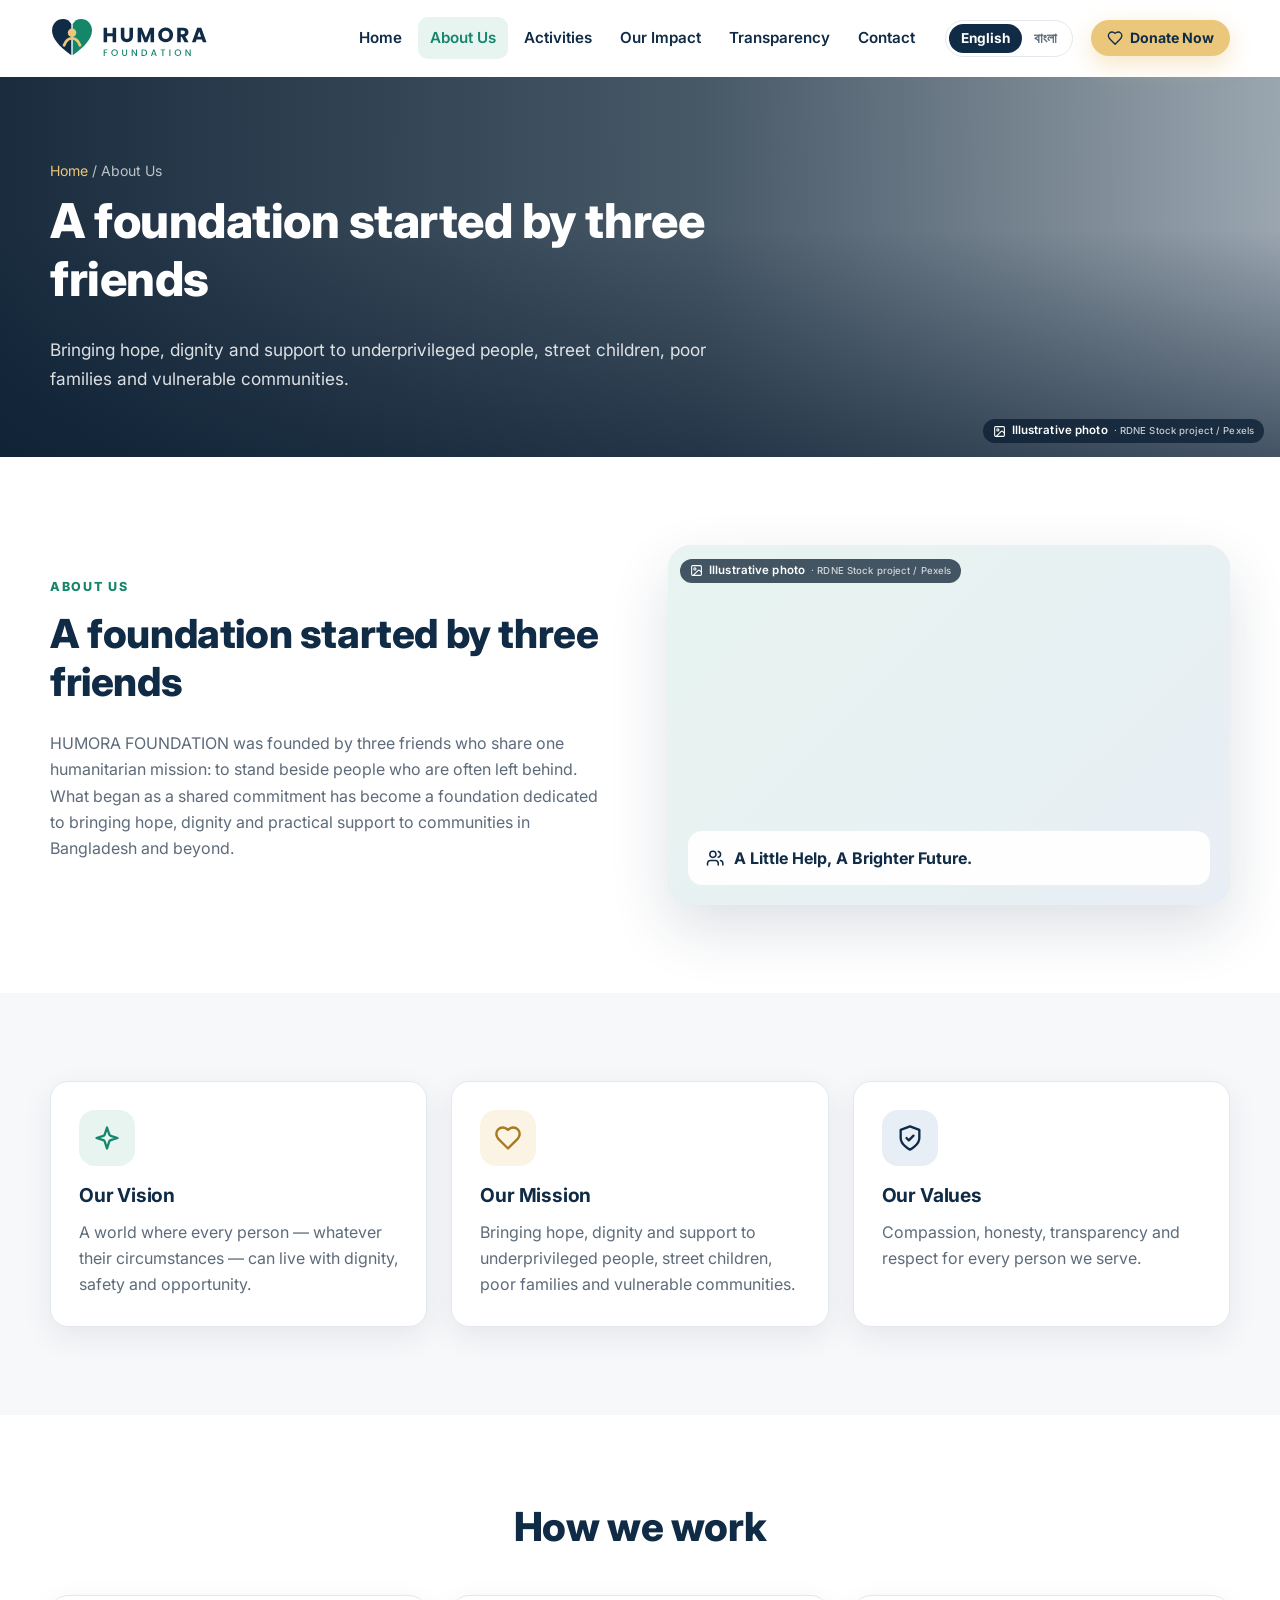
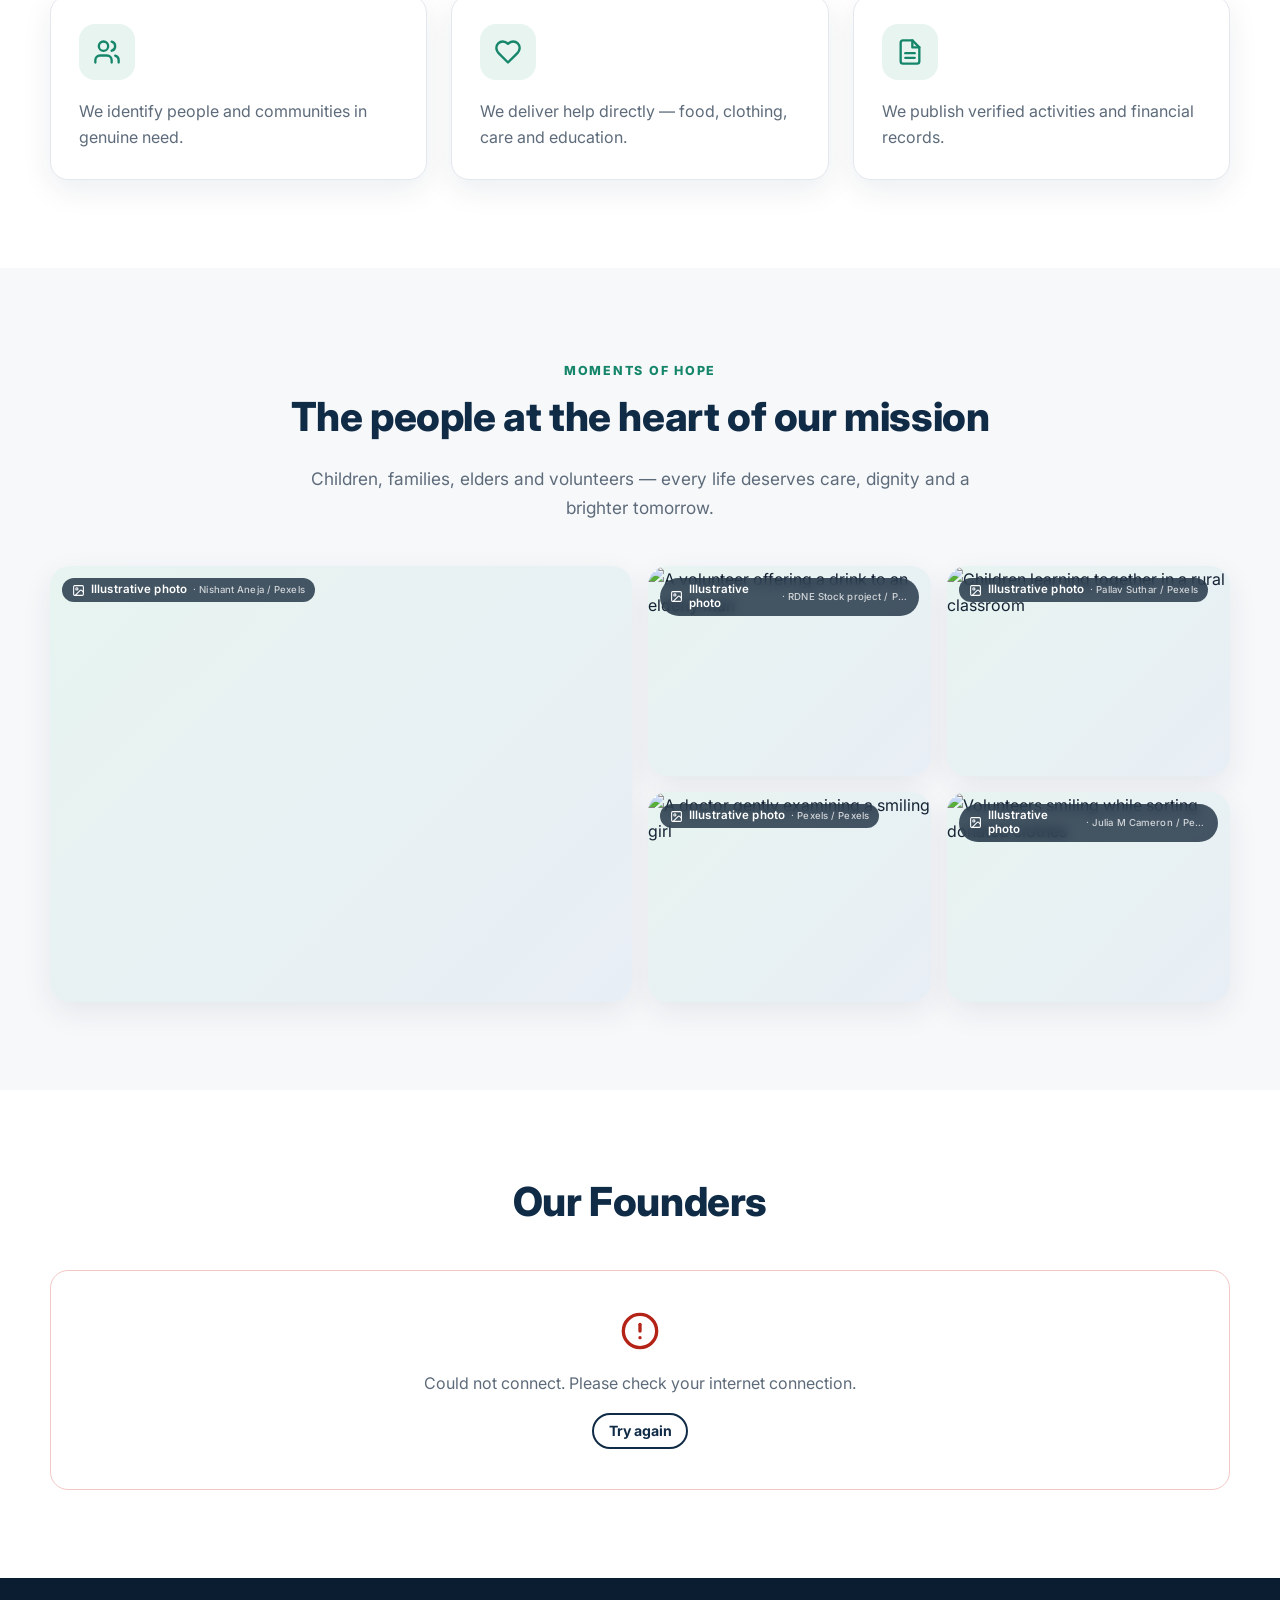
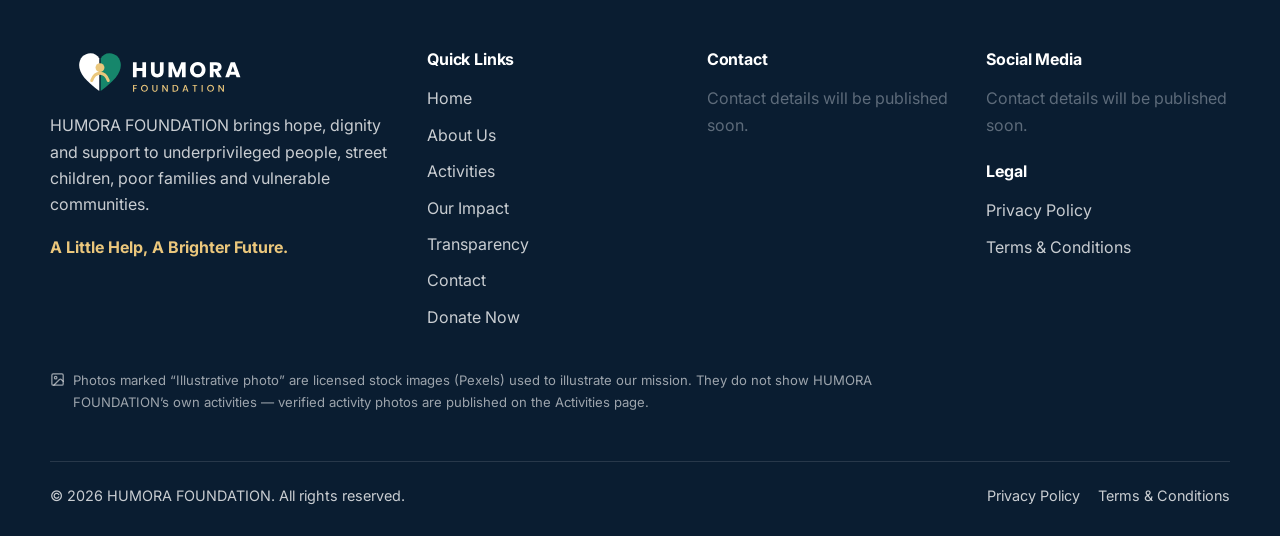
==== commit c6e83eb6: "Fix blank sections, missing hero and endless loading on mobile Root causes: - All content depended o" ====
--- a/about/index.html
+++ b/about/index.html
@@ -30,17 +30,17 @@
 <link rel="preconnect" href="https://fonts.googleapis.com">
 <link rel="preconnect" href="https://fonts.gstatic.com" crossorigin>
 <link rel="stylesheet" href="https://fonts.googleapis.com/css2?family=Hind+Siliguri:wght@400;500;600;700&family=Inter:wght@400;500;600;700;800&display=swap">
-<link rel="stylesheet" href="/assets/css/site.css?v=20261115b">
+<link rel="stylesheet" href="/assets/css/site.css?v=20261115c">
 
 </head>
 <body data-page="about" data-title="nav.about" data-desc="c.about.text">
 <a class="skip" href="#main" data-i18n="skip">Skip to main content</a>
 <header id="site-header" class="site-header"><div class="container nav"><a class="brand" href="/"><img src="/assets/img/logo.svg" alt="HUMORA FOUNDATION" width="210" height="44"></a></div></header>
 <main id="main">
-<section class="page-hero with-photo"><div class="page-hero-photo" data-photo="about" data-ratio="2.4" data-sizes="100vw" data-eager></div><div class="container"><div class="crumbs"><a href="/" data-href="/" data-i18n="nav.home">Home</a> / <span data-i18n="nav.about">About Us</span></div><h1 data-i18n="c.about.title">A foundation started by three friends</h1><p data-i18n="c.mission.text">Bringing hope, dignity and support to underprivileged people, street children, poor families and vulnerable communities.</p></div></section>
+<section class="page-hero with-photo"><div class="page-hero-photo" data-photo="about"><figure class="photo "><img src="https://images.pexels.com/photos/6646900/pexels-photo-6646900.jpeg?auto=compress&amp;cs=tinysrgb&amp;fit=crop&amp;w=1080&amp;h=450" srcset="https://images.pexels.com/photos/6646900/pexels-photo-6646900.jpeg?auto=compress&amp;cs=tinysrgb&amp;fit=crop&amp;w=480&amp;h=200 480w, https://images.pexels.com/photos/6646900/pexels-photo-6646900.jpeg?auto=compress&amp;cs=tinysrgb&amp;fit=crop&amp;w=768&amp;h=320 768w, https://images.pexels.com/photos/6646900/pexels-photo-6646900.jpeg?auto=compress&amp;cs=tinysrgb&amp;fit=crop&amp;w=1080&amp;h=450 1080w, https://images.pexels.com/photos/6646900/pexels-photo-6646900.jpeg?auto=compress&amp;cs=tinysrgb&amp;fit=crop&amp;w=1600&amp;h=667 1600w, https://images.pexels.com/photos/6646900/pexels-photo-6646900.jpeg?auto=compress&amp;cs=tinysrgb&amp;fit=crop&amp;w=2000&amp;h=833 2000w" sizes="100vw" alt="Two smiling volunteers carrying boxes of food and medicine" width="1080" height="450" fetchpriority="high" decoding="async"><figcaption class="photo-badge"><svg class="icon" viewBox="0 0 24 24" aria-hidden="true"><rect x="3" y="3" width="18" height="18" rx="2"/><circle cx="9" cy="9" r="2"/><path d="m21 15-3.09-3.09a2 2 0 0 0-2.82 0L6 21"/></svg><span data-i18n="photo.illustrative">Illustrative photo</span><small>· RDNE Stock project / Pexels</small></figcaption></figure></div><div class="container"><div class="crumbs"><a href="/" data-href="/" data-i18n="nav.home">Home</a> / <span data-i18n="nav.about">About Us</span></div><h1 data-i18n="c.about.title">A foundation started by three friends</h1><p data-i18n="c.mission.text">Bringing hope, dignity and support to underprivileged people, street children, poor families and vulnerable communities.</p></div></section>
 <section class="block alt"><div class="container split">
   <div class="reveal"><span class="eyebrow" data-i18n="about.eyebrow">About Us</span><h2 data-i18n="c.about.title">A foundation started by three friends</h2><p class="muted" data-i18n="c.about.text">HUMORA FOUNDATION was founded by three friends who share one humanitarian mission: to stand beside people who are often left behind. What began as a shared commitment has become a foundation dedicated to bringing hope, dignity and practical support to communities in Bangladesh and beyond.</p></div>
-  <div class="visual reveal" id="aboutVisual"><div class="trio"><span data-icon="heart"></span><span data-icon="users"></span><span data-icon="sparkles"></span></div>
+  <div class="visual has-photo reveal" id="aboutVisual"><figure class="photo fill"><img src="https://images.pexels.com/photos/6646900/pexels-photo-6646900.jpeg?auto=compress&amp;cs=tinysrgb&amp;fit=crop&amp;w=1080&amp;h=864" srcset="https://images.pexels.com/photos/6646900/pexels-photo-6646900.jpeg?auto=compress&amp;cs=tinysrgb&amp;fit=crop&amp;w=480&amp;h=384 480w, https://images.pexels.com/photos/6646900/pexels-photo-6646900.jpeg?auto=compress&amp;cs=tinysrgb&amp;fit=crop&amp;w=768&amp;h=614 768w, https://images.pexels.com/photos/6646900/pexels-photo-6646900.jpeg?auto=compress&amp;cs=tinysrgb&amp;fit=crop&amp;w=1080&amp;h=864 1080w, https://images.pexels.com/photos/6646900/pexels-photo-6646900.jpeg?auto=compress&amp;cs=tinysrgb&amp;fit=crop&amp;w=1600&amp;h=1280 1600w, https://images.pexels.com/photos/6646900/pexels-photo-6646900.jpeg?auto=compress&amp;cs=tinysrgb&amp;fit=crop&amp;w=2000&amp;h=1600 2000w" sizes="(max-width:860px) 100vw, 560px" alt="Two smiling volunteers carrying boxes of food and medicine" width="1080" height="864" loading="lazy" decoding="async"><figcaption class="photo-badge"><svg class="icon" viewBox="0 0 24 24" aria-hidden="true"><rect x="3" y="3" width="18" height="18" rx="2"/><circle cx="9" cy="9" r="2"/><path d="m21 15-3.09-3.09a2 2 0 0 0-2.82 0L6 21"/></svg><span data-i18n="photo.illustrative">Illustrative photo</span><small>· RDNE Stock project / Pexels</small></figcaption></figure><div class="trio"><span data-icon="heart"></span><span data-icon="users"></span><span data-icon="sparkles"></span></div>
     <div class="caption" data-icon="users"><span data-i18n="meta.tagline">A Little Help, A Brighter Future.</span></div></div>
 </div></section>
 <section class="block"><div class="container">
@@ -61,21 +61,21 @@
 <section class="block" id="moments"><div class="container">
   <div class="section-head center reveal"><span class="eyebrow" data-i18n="about.gallery.eyebrow">Moments of hope</span><h2 data-i18n="about.gallery.title">The people at the heart of our mission</h2><p data-i18n="about.gallery.text">Children, families, elders and volunteers — every life deserves care, dignity and a brighter tomorrow.</p></div>
   <div class="mosaic">
-    <div class="m1 reveal" data-photo="children" data-ratio="1" data-sizes="(max-width:760px) 100vw, 50vw"></div>
-    <div class="m2 reveal" data-photo="elderly" data-ratio="1.5" data-sizes="(max-width:760px) 100vw, 25vw"></div>
-    <div class="m3 reveal" data-photo="education" data-ratio="1.5" data-sizes="(max-width:760px) 100vw, 25vw"></div>
-    <div class="m4 reveal" data-photo="medical" data-ratio="1.5" data-sizes="(max-width:760px) 100vw, 25vw"></div>
-    <div class="m5 reveal" data-photo="clothing" data-ratio="1.5" data-sizes="(max-width:760px) 100vw, 25vw"></div>
+    <div class="m1 reveal" data-photo="children"><figure class="photo "><img src="https://images.pexels.com/photos/2385657/pexels-photo-2385657.jpeg?auto=compress&amp;cs=tinysrgb&amp;fit=crop&amp;w=1080&amp;h=1080" srcset="https://images.pexels.com/photos/2385657/pexels-photo-2385657.jpeg?auto=compress&amp;cs=tinysrgb&amp;fit=crop&amp;w=480&amp;h=480 480w, https://images.pexels.com/photos/2385657/pexels-photo-2385657.jpeg?auto=compress&amp;cs=tinysrgb&amp;fit=crop&amp;w=768&amp;h=768 768w, https://images.pexels.com/photos/2385657/pexels-photo-2385657.jpeg?auto=compress&amp;cs=tinysrgb&amp;fit=crop&amp;w=1080&amp;h=1080 1080w, https://images.pexels.com/photos/2385657/pexels-photo-2385657.jpeg?auto=compress&amp;cs=tinysrgb&amp;fit=crop&amp;w=1600&amp;h=1600 1600w, https://images.pexels.com/photos/2385657/pexels-photo-2385657.jpeg?auto=compress&amp;cs=tinysrgb&amp;fit=crop&amp;w=2000&amp;h=2000 2000w" sizes="(max-width:760px) 100vw, 50vw" alt="Three smiling children outdoors" width="1080" height="1080" loading="lazy" decoding="async"><figcaption class="photo-badge"><svg class="icon" viewBox="0 0 24 24" aria-hidden="true"><rect x="3" y="3" width="18" height="18" rx="2"/><circle cx="9" cy="9" r="2"/><path d="m21 15-3.09-3.09a2 2 0 0 0-2.82 0L6 21"/></svg><span data-i18n="photo.illustrative">Illustrative photo</span><small>· Nishant Aneja / Pexels</small></figcaption></figure></div>
+    <div class="m2 reveal" data-photo="elderly"><figure class="photo "><img src="https://images.pexels.com/photos/6646989/pexels-photo-6646989.jpeg?auto=compress&amp;cs=tinysrgb&amp;fit=crop&amp;w=1080&amp;h=720" srcset="https://images.pexels.com/photos/6646989/pexels-photo-6646989.jpeg?auto=compress&amp;cs=tinysrgb&amp;fit=crop&amp;w=480&amp;h=320 480w, https://images.pexels.com/photos/6646989/pexels-photo-6646989.jpeg?auto=compress&amp;cs=tinysrgb&amp;fit=crop&amp;w=768&amp;h=512 768w, https://images.pexels.com/photos/6646989/pexels-photo-6646989.jpeg?auto=compress&amp;cs=tinysrgb&amp;fit=crop&amp;w=1080&amp;h=720 1080w, https://images.pexels.com/photos/6646989/pexels-photo-6646989.jpeg?auto=compress&amp;cs=tinysrgb&amp;fit=crop&amp;w=1600&amp;h=1067 1600w, https://images.pexels.com/photos/6646989/pexels-photo-6646989.jpeg?auto=compress&amp;cs=tinysrgb&amp;fit=crop&amp;w=2000&amp;h=1333 2000w" sizes="(max-width:760px) 100vw, 25vw" alt="A volunteer offering a drink to an elderly man" width="1080" height="720" loading="lazy" decoding="async"><figcaption class="photo-badge"><svg class="icon" viewBox="0 0 24 24" aria-hidden="true"><rect x="3" y="3" width="18" height="18" rx="2"/><circle cx="9" cy="9" r="2"/><path d="m21 15-3.09-3.09a2 2 0 0 0-2.82 0L6 21"/></svg><span data-i18n="photo.illustrative">Illustrative photo</span><small>· RDNE Stock project / Pexels</small></figcaption></figure></div>
+    <div class="m3 reveal" data-photo="education"><figure class="photo "><img src="https://images.pexels.com/photos/15119089/pexels-photo-15119089.jpeg?auto=compress&amp;cs=tinysrgb&amp;fit=crop&amp;w=1080&amp;h=720" srcset="https://images.pexels.com/photos/15119089/pexels-photo-15119089.jpeg?auto=compress&amp;cs=tinysrgb&amp;fit=crop&amp;w=480&amp;h=320 480w, https://images.pexels.com/photos/15119089/pexels-photo-15119089.jpeg?auto=compress&amp;cs=tinysrgb&amp;fit=crop&amp;w=768&amp;h=512 768w, https://images.pexels.com/photos/15119089/pexels-photo-15119089.jpeg?auto=compress&amp;cs=tinysrgb&amp;fit=crop&amp;w=1080&amp;h=720 1080w, https://images.pexels.com/photos/15119089/pexels-photo-15119089.jpeg?auto=compress&amp;cs=tinysrgb&amp;fit=crop&amp;w=1600&amp;h=1067 1600w, https://images.pexels.com/photos/15119089/pexels-photo-15119089.jpeg?auto=compress&amp;cs=tinysrgb&amp;fit=crop&amp;w=2000&amp;h=1333 2000w" sizes="(max-width:760px) 100vw, 25vw" alt="Children learning together in a rural classroom" width="1080" height="720" loading="lazy" decoding="async"><figcaption class="photo-badge"><svg class="icon" viewBox="0 0 24 24" aria-hidden="true"><rect x="3" y="3" width="18" height="18" rx="2"/><circle cx="9" cy="9" r="2"/><path d="m21 15-3.09-3.09a2 2 0 0 0-2.82 0L6 21"/></svg><span data-i18n="photo.illustrative">Illustrative photo</span><small>· Pallav Suthar / Pexels</small></figcaption></figure></div>
+    <div class="m4 reveal" data-photo="medical"><figure class="photo "><img src="https://images.pexels.com/photos/7653108/pexels-photo-7653108.jpeg?auto=compress&amp;cs=tinysrgb&amp;fit=crop&amp;w=1080&amp;h=720" srcset="https://images.pexels.com/photos/7653108/pexels-photo-7653108.jpeg?auto=compress&amp;cs=tinysrgb&amp;fit=crop&amp;w=480&amp;h=320 480w, https://images.pexels.com/photos/7653108/pexels-photo-7653108.jpeg?auto=compress&amp;cs=tinysrgb&amp;fit=crop&amp;w=768&amp;h=512 768w, https://images.pexels.com/photos/7653108/pexels-photo-7653108.jpeg?auto=compress&amp;cs=tinysrgb&amp;fit=crop&amp;w=1080&amp;h=720 1080w, https://images.pexels.com/photos/7653108/pexels-photo-7653108.jpeg?auto=compress&amp;cs=tinysrgb&amp;fit=crop&amp;w=1600&amp;h=1067 1600w, https://images.pexels.com/photos/7653108/pexels-photo-7653108.jpeg?auto=compress&amp;cs=tinysrgb&amp;fit=crop&amp;w=2000&amp;h=1333 2000w" sizes="(max-width:760px) 100vw, 25vw" alt="A doctor gently examining a smiling girl" width="1080" height="720" loading="lazy" decoding="async"><figcaption class="photo-badge"><svg class="icon" viewBox="0 0 24 24" aria-hidden="true"><rect x="3" y="3" width="18" height="18" rx="2"/><circle cx="9" cy="9" r="2"/><path d="m21 15-3.09-3.09a2 2 0 0 0-2.82 0L6 21"/></svg><span data-i18n="photo.illustrative">Illustrative photo</span><small>· Pexels / Pexels</small></figcaption></figure></div>
+    <div class="m5 reveal" data-photo="clothing"><figure class="photo "><img src="https://images.pexels.com/photos/6994831/pexels-photo-6994831.jpeg?auto=compress&amp;cs=tinysrgb&amp;fit=crop&amp;w=1080&amp;h=720" srcset="https://images.pexels.com/photos/6994831/pexels-photo-6994831.jpeg?auto=compress&amp;cs=tinysrgb&amp;fit=crop&amp;w=480&amp;h=320 480w, https://images.pexels.com/photos/6994831/pexels-photo-6994831.jpeg?auto=compress&amp;cs=tinysrgb&amp;fit=crop&amp;w=768&amp;h=512 768w, https://images.pexels.com/photos/6994831/pexels-photo-6994831.jpeg?auto=compress&amp;cs=tinysrgb&amp;fit=crop&amp;w=1080&amp;h=720 1080w, https://images.pexels.com/photos/6994831/pexels-photo-6994831.jpeg?auto=compress&amp;cs=tinysrgb&amp;fit=crop&amp;w=1600&amp;h=1067 1600w, https://images.pexels.com/photos/6994831/pexels-photo-6994831.jpeg?auto=compress&amp;cs=tinysrgb&amp;fit=crop&amp;w=2000&amp;h=1333 2000w" sizes="(max-width:760px) 100vw, 25vw" alt="Volunteers smiling while sorting donated clothes" width="1080" height="720" loading="lazy" decoding="async"><figcaption class="photo-badge"><svg class="icon" viewBox="0 0 24 24" aria-hidden="true"><rect x="3" y="3" width="18" height="18" rx="2"/><circle cx="9" cy="9" r="2"/><path d="m21 15-3.09-3.09a2 2 0 0 0-2.82 0L6 21"/></svg><span data-i18n="photo.illustrative">Illustrative photo</span><small>· Julia M Cameron / Pexels</small></figcaption></figure></div>
   </div>
 </div></section>
 <section class="block alt" id="founders"><div class="container">
   <div class="section-head center reveal"><h2 data-i18n="about.founders">Our Founders</h2></div>
-  <div class="grid g3" id="founderGrid"><div class="spinner"></div></div>
+  <div class="grid g3" id="founderGrid" aria-busy="true"><div class="card skeleton-card " aria-hidden="true"><div class="sk sk-media"></div><div class="sk sk-line w60"></div><div class="sk sk-line"></div><div class="sk sk-line w80"></div></div><div class="card skeleton-card " aria-hidden="true"><div class="sk sk-media"></div><div class="sk sk-line w60"></div><div class="sk sk-line"></div><div class="sk sk-line w80"></div></div><div class="card skeleton-card " aria-hidden="true"><div class="sk sk-media"></div><div class="sk sk-line w60"></div><div class="sk sk-line"></div><div class="sk sk-line w80"></div></div></div>
 </div></section>
 
 </main>
 <footer id="site-footer" class="site-footer"></footer>
 <noscript><p class="container">HUMORA FOUNDATION – A Little Help, A Brighter Future.</p></noscript>
-<script type="module" src="/assets/js/main.js?v=20261115b"></script>
+<script type="module" src="/assets/js/main.js?v=20261115c"></script>
 </body>
 </html>
--- a/assets/css/site.css
+++ b/assets/css/site.css
@@ -315,11 +315,11 @@
 .site-footer .bottom nav { display: flex; gap: 18px; }
 
 /* Reveal animation */
-.reveal { opacity: 0; transform: translateY(24px); transition: opacity .7s ease, transform .7s ease; }
-.reveal.in { opacity: 1; transform: none; }
+.js-ready .reveal { opacity: 0; transform: translateY(24px); transition: opacity .7s ease, transform .7s ease; }
+.js-ready .reveal.in { opacity: 1; transform: none; }
 @media (prefers-reduced-motion: reduce) {
   html { scroll-behavior: auto; }
-  .reveal { opacity: 1; transform: none; transition: none; }
+  .js-ready .reveal { opacity: 1; transform: none; transition: none; }
   .hero-art .ring, .hero-art .chip { animation: none; }
   .btn, .card { transition: none; }
 }
@@ -408,3 +408,20 @@
 @media (prefers-reduced-motion: reduce) { .photo img { transition: none; } .media-card:hover .photo img { transform: none; } }
 .card-media .photo-badge, .mosaic .photo-badge { bottom: auto; top: 12px; }
 .donate-photo .photo-badge { left: auto; right: 12px; }
+
+/* ------------------------------------------------------------ loading skeletons & errors */
+.skeleton-card { pointer-events: none; }
+.skeleton-card:hover { transform: none; box-shadow: var(--shadow); }
+.sk { background: linear-gradient(90deg, #eef2f6 25%, #e2e8ef 37%, #eef2f6 63%); background-size: 400% 100%; animation: shimmer 1.4s ease infinite; border-radius: 8px; }
+.sk-media { aspect-ratio: 16 / 10; margin: -28px -28px 18px; border-radius: 0; }
+.sk-line { height: 12px; margin: 10px 0; }
+.sk-line.w40 { width: 40%; } .sk-line.w60 { width: 60%; } .sk-line.w80 { width: 80%; }
+.sk-line.c { margin-inline: auto; }
+.sk-circle { width: 56px; height: 56px; border-radius: 16px; margin: 0 auto 14px; }
+.impact-band .skeleton-card { background: rgba(255,255,255,.92); }
+@keyframes shimmer { 0% { background-position: 100% 50%; } 100% { background-position: 0 50%; } }
+@media (prefers-reduced-motion: reduce) { .sk { animation: none; } }
+.error-box { border-style: solid; border-color: #f3c8c4; background: #fff; }
+.error-box .icon { color: var(--danger); }
+.impact-band .error-box { grid-column: 1 / -1; }
+.hero-copy { position: relative; }
